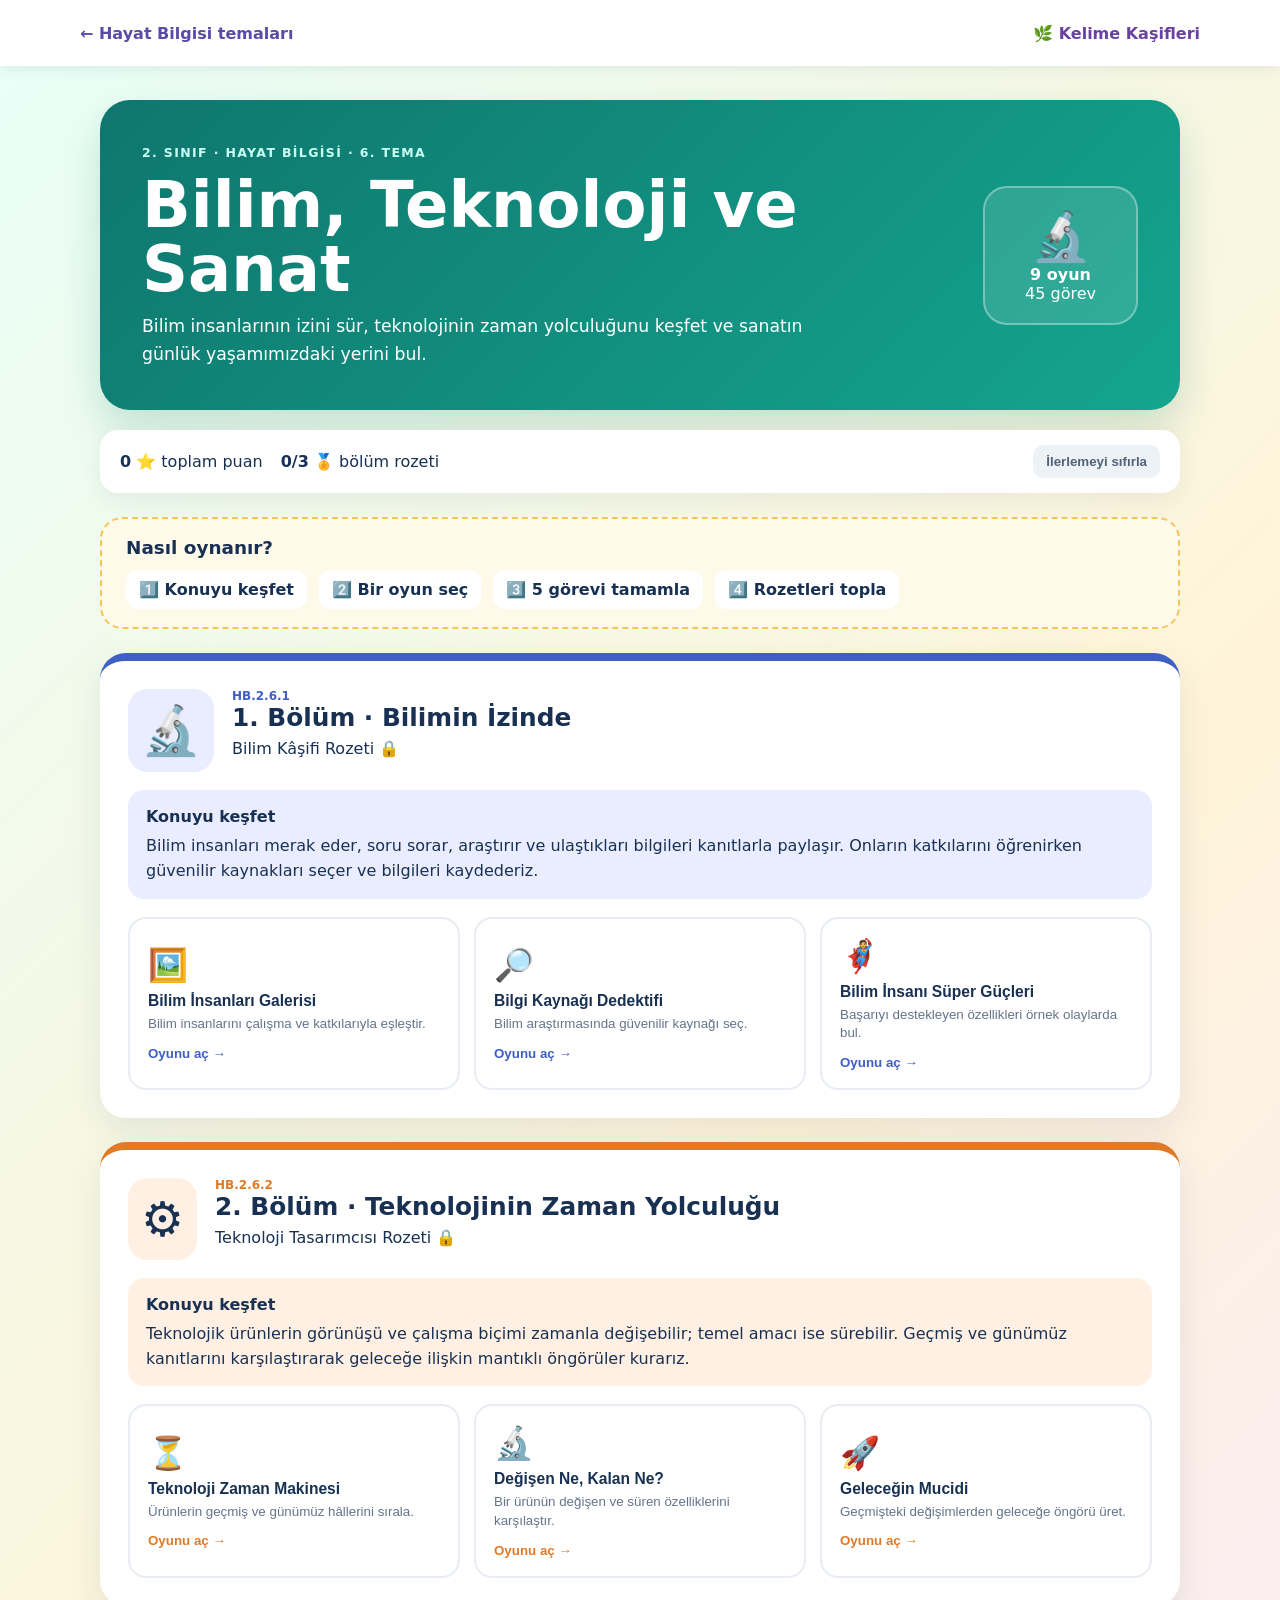
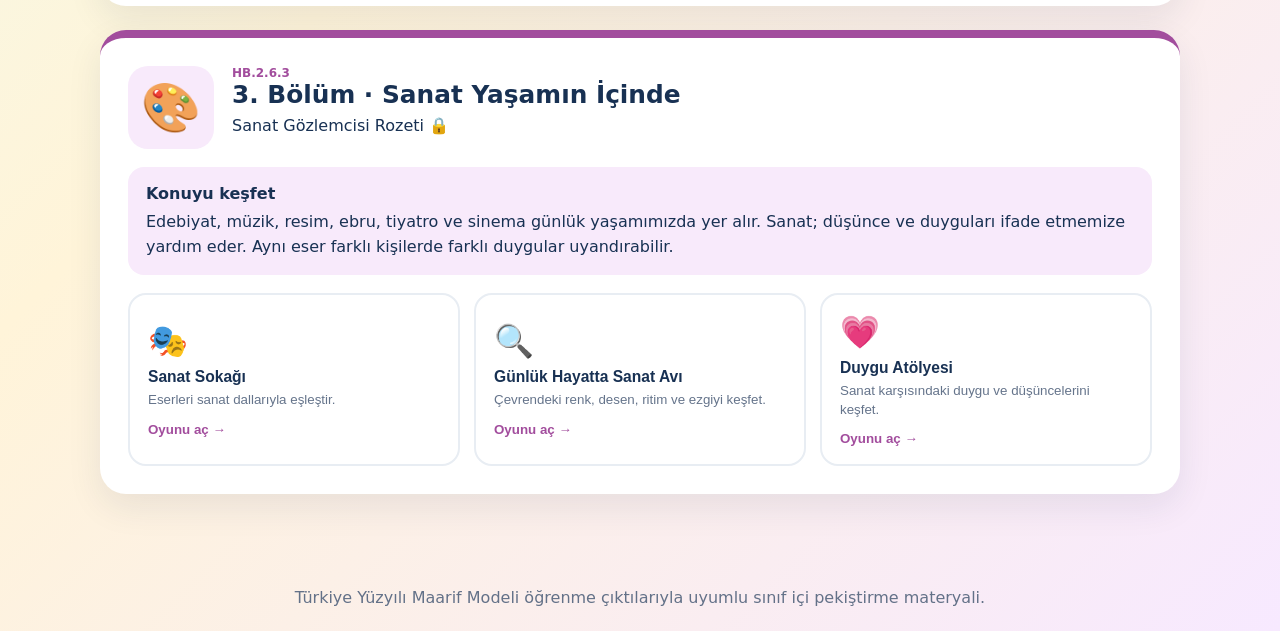
==== index.html @ dacd8d05 "Bilim Teknoloji ve Sanat oyun sitesini kur" ====
<!doctype html>
<html lang="tr">
<head>
<meta charset="utf-8"><meta name="viewport" content="width=device-width,initial-scale=1">
<meta name="theme-color" content="#0f766e"><meta http-equiv="Cache-Control" content="no-cache, no-store, must-revalidate">
<title>Bilim, Teknoloji ve Sanat | Kelime Kaşifleri</title>
<link rel="stylesheet" href="styles.css?v=1">
</head>
<body>
<header class="top"><a class="home" href="https://dilaleylak-svg.github.io/hayat-bilgisi/">← Hayat Bilgisi temaları</a><div class="brand">🌿 Kelime Kaşifleri</div></header>
<main>
<section class="hero">
<div><span class="eyebrow">2. SINIF · HAYAT BİLGİSİ · 6. TEMA</span><h1>Bilim, Teknoloji ve Sanat</h1><p>Bilim insanlarının izini sür, teknolojinin zaman yolculuğunu keşfet ve sanatın günlük yaşamımızdaki yerini bul.</p></div>
<div class="hero-badge">🔬<b>9 oyun</b><span>45 görev</span></div>
</section>
<section class="progress"><div><b id="stars">0</b> ⭐ toplam puan</div><div><b id="badges">0/4</b> 🏅 bölüm rozeti</div><button id="reset" type="button">İlerlemeyi sıfırla</button></section>
<section class="how"><h2>Nasıl oynanır?</h2><div class="steps"><span>1️⃣ Konuyu keşfet</span><span>2️⃣ Bir oyun seç</span><span>3️⃣ 5 görevi tamamla</span><span>4️⃣ Rozetleri topla</span></div></section>
<section id="worlds" class="worlds"></section>
</main>
<div id="modal" class="modal" hidden><div class="gamebox">
<button id="close" class="close" aria-label="Oyunu kapat">✕</button>
<div id="gameHead"></div><div class="meter"><i id="bar"></i></div>
<div id="question"></div><div id="answers" class="answers"></div><div id="feedback" class="feedback" aria-live="polite"></div>
<button id="next" class="next" hidden>Sonraki görev →</button>
</div></div>
<footer>Türkiye Yüzyılı Maarif Modeli öğrenme çıktılarıyla uyumlu sınıf içi pekiştirme materyali.</footer>
<script src="app.js?v=1"></script>
</body></html>
---- styles.css ----
:root{--ink:#183153;--teal:#5b4aa7;--mint:#efeaff;--gold:#f5b942;--paper:#fffdf7;--red:#e85d75}*{box-sizing:border-box}body{margin:0;font-family:Nunito,system-ui,-apple-system,"Segoe UI",sans-serif;color:var(--ink);background:linear-gradient(135deg,#e8fff8,#fff4d9 55%,#f7e9ff);min-height:100vh}.top{height:66px;background:#fff;display:flex;align-items:center;justify-content:space-between;padding:0 max(20px,calc((100% - 1120px)/2));box-shadow:0 2px 14px #163a5f18;position:sticky;top:0;z-index:5}.home{color:var(--teal);font-weight:900;text-decoration:none}.brand{font-weight:900;color:#6842a0}main{max-width:1120px;margin:auto;padding:34px 20px 70px}.hero{display:flex;align-items:center;justify-content:space-between;gap:30px;background:linear-gradient(135deg,#0f766e,#14a58f);color:white;border-radius:30px;padding:42px;box-shadow:0 18px 40px #0f766e33}.eyebrow{font-size:.78rem;font-weight:900;letter-spacing:.11em;color:#c9fff2}.hero h1{font-size:clamp(2rem,5vw,4rem);line-height:1;margin:12px 0}.hero p{max-width:700px;font-size:1.08rem;line-height:1.6;margin:0}.hero-badge{background:#ffffff20;border:2px solid #ffffff55;border-radius:24px;min-width:155px;padding:20px;text-align:center;font-size:3rem}.hero-badge b,.hero-badge span{display:block;font-size:1rem}.progress{margin:20px 0;display:flex;gap:18px;align-items:center;flex-wrap:wrap;background:white;border-radius:18px;padding:15px 20px;box-shadow:0 8px 25px #18315312}.progress div{font-size:1rem}.progress button{margin-left:auto;border:0;background:#edf2f7;color:#526277;border-radius:10px;padding:9px 13px;font-weight:700;cursor:pointer}.how{background:#fff9e9;border:2px dashed #f4c557;border-radius:22px;padding:18px 24px;margin:24px 0}.how h2{margin:0 0 12px;font-size:1.15rem}.steps{display:flex;gap:12px;flex-wrap:wrap}.steps span{background:white;border-radius:12px;padding:10px 13px;font-weight:800}.worlds{display:grid;gap:24px}.world{background:white;border-radius:26px;padding:28px;box-shadow:0 13px 35px #18315316;border-top:8px solid var(--c)}.world-head{display:flex;gap:18px;align-items:flex-start}.world-icon{font-size:3rem;background:var(--soft);border-radius:20px;padding:13px}.world h2{margin:0 0 7px;font-size:1.55rem}.code{font-size:.75rem;color:var(--c);font-weight:900}.intro{background:var(--soft);border-radius:16px;padding:15px 18px;margin:18px 0;line-height:1.55}.intro b{display:block;margin-bottom:4px}.cards{display:grid;grid-template-columns:repeat(3,1fr);gap:14px}.card{border:2px solid #e8edf3;background:#fff;border-radius:18px;padding:18px;text-align:left;cursor:pointer;transition:.2s;color:var(--ink)}.card:hover{transform:translateY(-3px);border-color:var(--c);box-shadow:0 9px 20px #18315315}.card .emoji{font-size:2rem}.card h3{margin:8px 0 5px}.card p{margin:0;color:#65748b;line-height:1.4}.card strong{display:block;color:var(--c);margin-top:12px}.modal{position:fixed;inset:0;background:#10243bd9;z-index:20;display:grid;place-items:center;padding:18px}.modal[hidden]{display:none}.gamebox{background:var(--paper);border-radius:28px;width:min(680px,100%);min-height:470px;padding:30px;position:relative;box-shadow:0 25px 80px #0008}.close{position:absolute;right:18px;top:16px;border:0;background:#edf2f7;width:38px;height:38px;border-radius:50%;font-size:1rem;cursor:pointer}.game-title{font-size:1.35rem;font-weight:950;margin-right:40px}.game-meta{color:#6b7890;margin-top:4px}.meter{height:10px;background:#e8edf3;border-radius:9px;margin:18px 0;overflow:hidden}.meter i{display:block;height:100%;width:0;background:linear-gradient(90deg,#16a085,#f5b942);transition:.3s}.qno{font-weight:900;color:var(--teal);font-size:.85rem}.prompt{font-size:1.35rem;font-weight:900;margin:10px 0}.scene{text-align:center;font-size:2.3rem;background:#f3f8fb;border-radius:16px;padding:15px;margin-bottom:15px;white-space:pre-line}.answers{display:grid;grid-template-columns:1fr 1fr;gap:11px}.answer{border:2px solid #dbe4ec;background:white;border-radius:14px;padding:13px;font-size:1rem;font-weight:750;color:var(--ink);cursor:pointer}.answer:hover{border-color:#14a58f}.answer.good{background:#dcfce7;border-color:#22a45b}.answer.bad{background:#ffe4e8;border-color:#e85d75}.answer:disabled{cursor:default}.feedback{min-height:48px;margin-top:15px;font-weight:800}.next{display:block;margin-left:auto;border:0;border-radius:13px;background:var(--teal);color:#fff;padding:12px 18px;font-weight:900;cursor:pointer}.result{text-align:center;padding:25px 5px}.result .cup{font-size:5rem}.result h2{font-size:2rem;margin:10px}.result p{font-size:1.1rem}.play-again{border:0;border-radius:13px;background:var(--teal);color:white;padding:13px 20px;font-weight:900;cursor:pointer}footer{text-align:center;padding:24px;color:#637188}@media(max-width:760px){.hero{padding:28px;align-items:flex-start}.hero-badge{display:none}.cards{grid-template-columns:1fr}.world{padding:20px}.answers{grid-template-columns:1fr}.progress button{margin-left:0}.gamebox{padding:24px 18px}.top{padding:0 15px}}
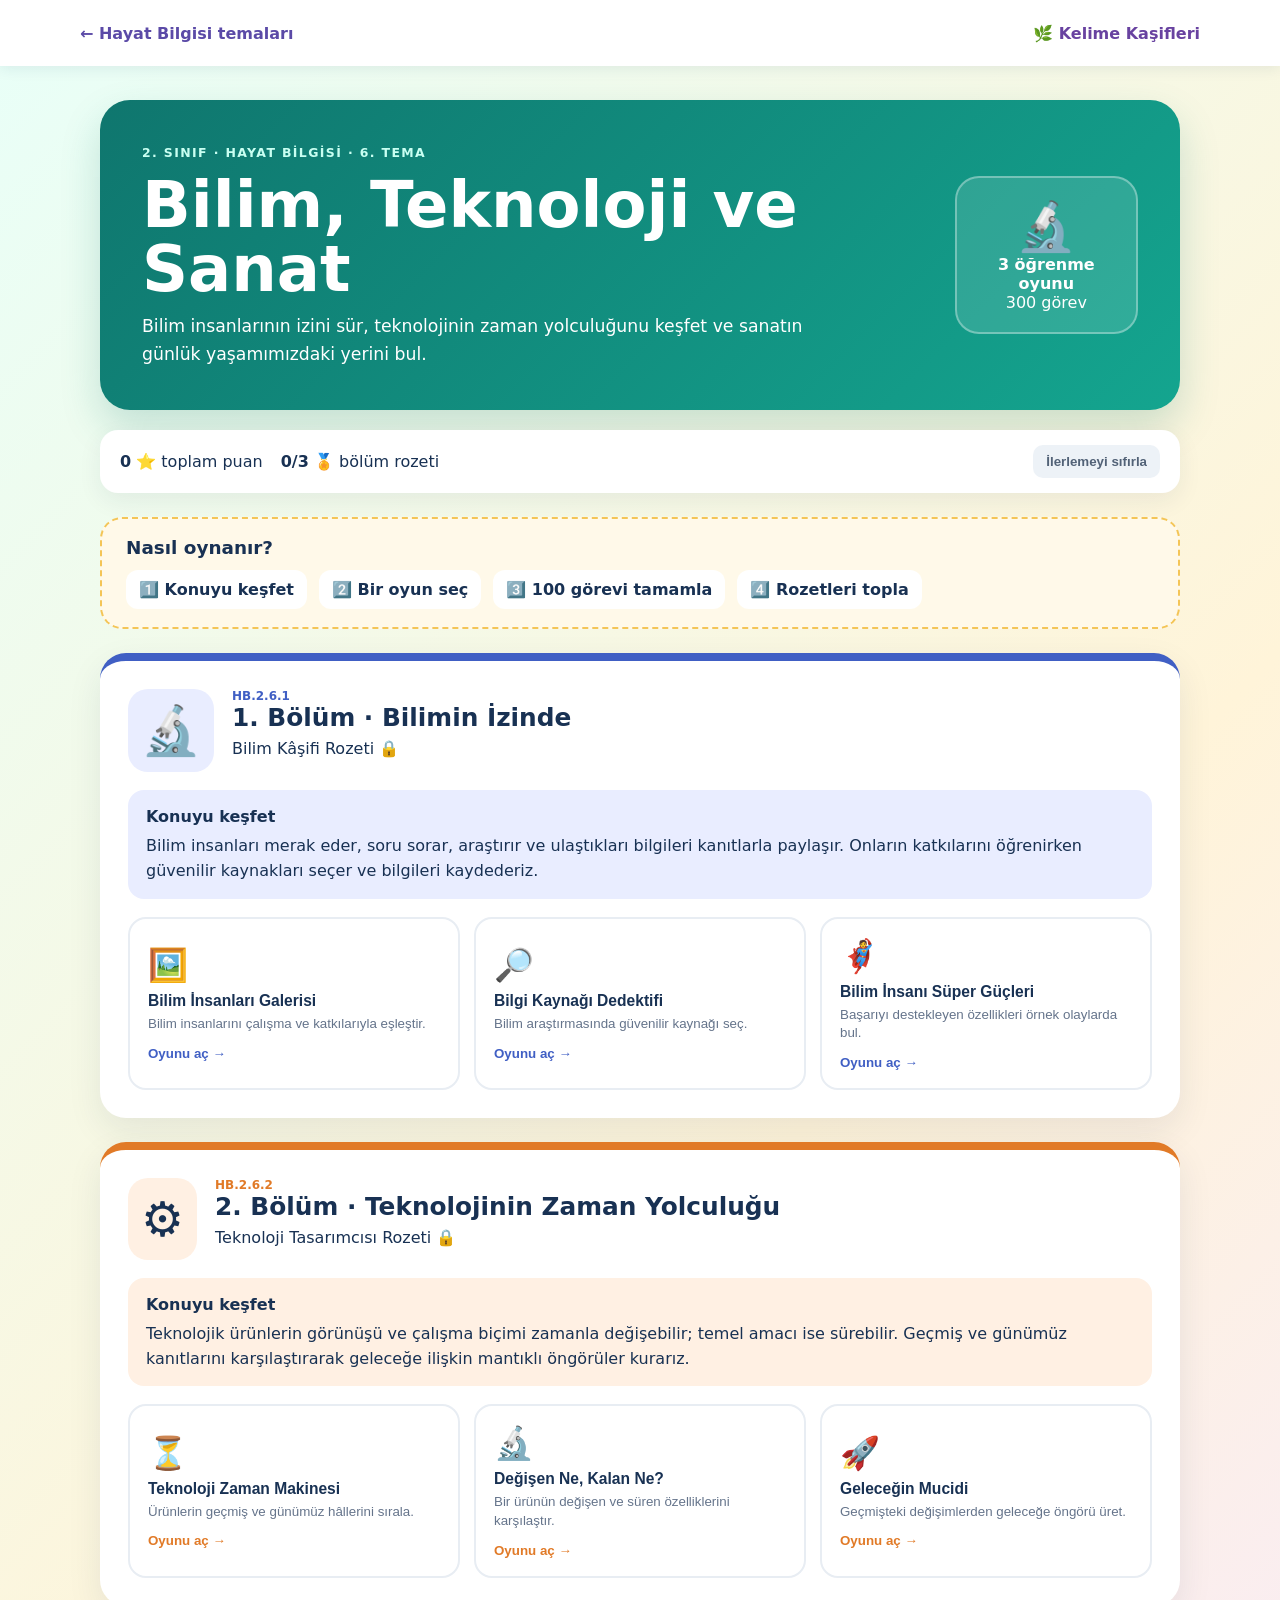
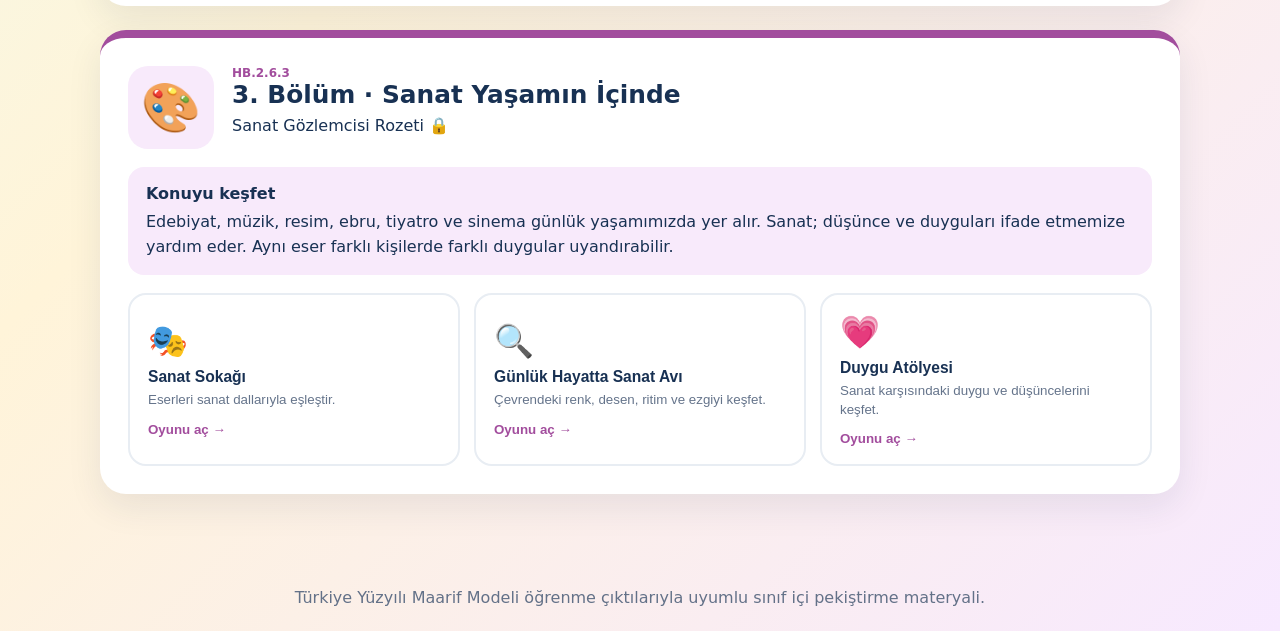
==== commit 4c16e1ee: "Tema oyun ve görev sayılarını güncelle" ====
--- a/index.html
+++ b/index.html
@@ -11,10 +11,10 @@
 <main>
 <section class="hero">
 <div><span class="eyebrow">2. SINIF · HAYAT BİLGİSİ · 6. TEMA</span><h1>Bilim, Teknoloji ve Sanat</h1><p>Bilim insanlarının izini sür, teknolojinin zaman yolculuğunu keşfet ve sanatın günlük yaşamımızdaki yerini bul.</p></div>
-<div class="hero-badge">🔬<b>9 oyun</b><span>45 görev</span></div>
+<div class="hero-badge">🔬<b>3 öğrenme oyunu</b><span>300 görev</span></div>
 </section>
-<section class="progress"><div><b id="stars">0</b> ⭐ toplam puan</div><div><b id="badges">0/4</b> 🏅 bölüm rozeti</div><button id="reset" type="button">İlerlemeyi sıfırla</button></section>
-<section class="how"><h2>Nasıl oynanır?</h2><div class="steps"><span>1️⃣ Konuyu keşfet</span><span>2️⃣ Bir oyun seç</span><span>3️⃣ 5 görevi tamamla</span><span>4️⃣ Rozetleri topla</span></div></section>
+<section class="progress"><div><b id="stars">0</b> ⭐ toplam puan</div><div><b id="badges">0/3</b> 🏅 bölüm rozeti</div><button id="reset" type="button">İlerlemeyi sıfırla</button></section>
+<section class="how"><h2>Nasıl oynanır?</h2><div class="steps"><span>1️⃣ Konuyu keşfet</span><span>2️⃣ Bir oyun seç</span><span>3️⃣ 100 görevi tamamla</span><span>4️⃣ Rozetleri topla</span></div></section>
 <section id="worlds" class="worlds"></section>
 </main>
 <div id="modal" class="modal" hidden><div class="gamebox">
@@ -24,5 +24,5 @@
 <button id="next" class="next" hidden>Sonraki görev →</button>
 </div></div>
 <footer>Türkiye Yüzyılı Maarif Modeli öğrenme çıktılarıyla uyumlu sınıf içi pekiştirme materyali.</footer>
-<script src="app.js?v=1"></script>
+<script src="app.js?v=100"></script>
 </body></html>
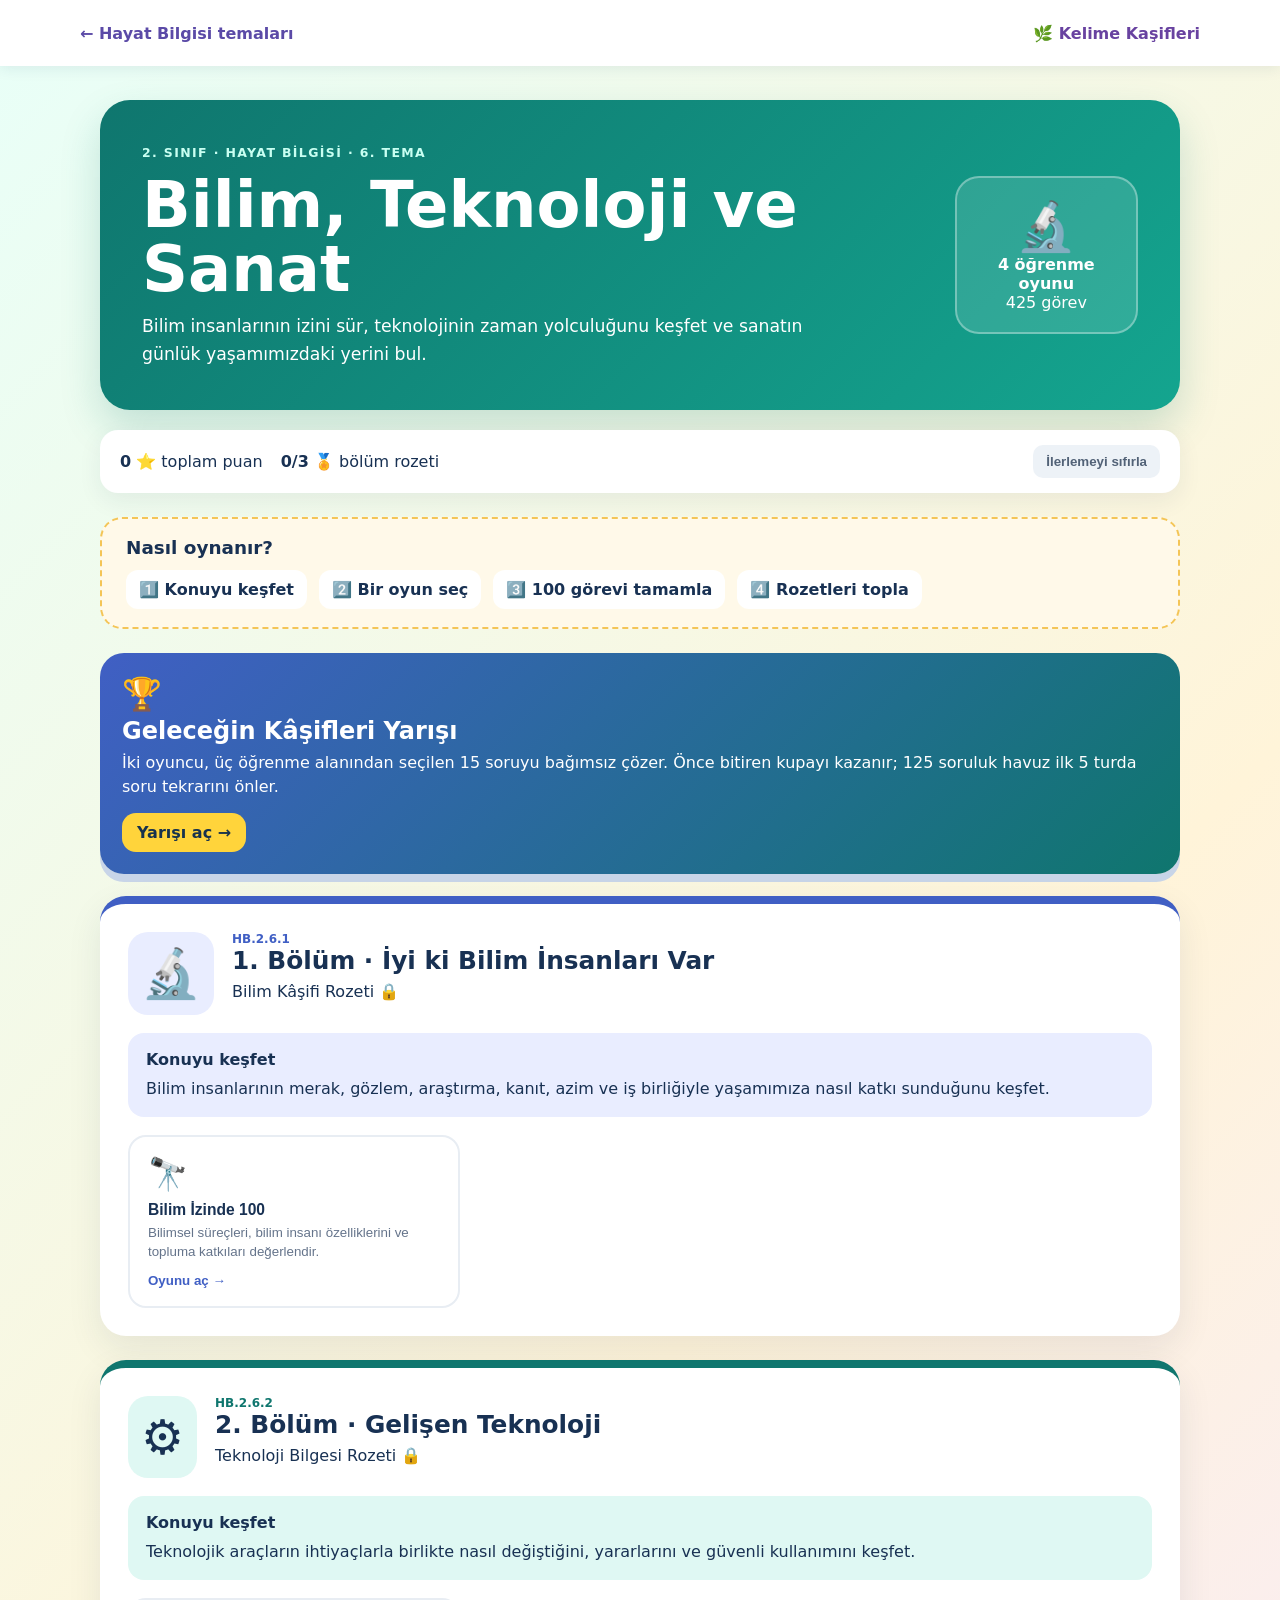
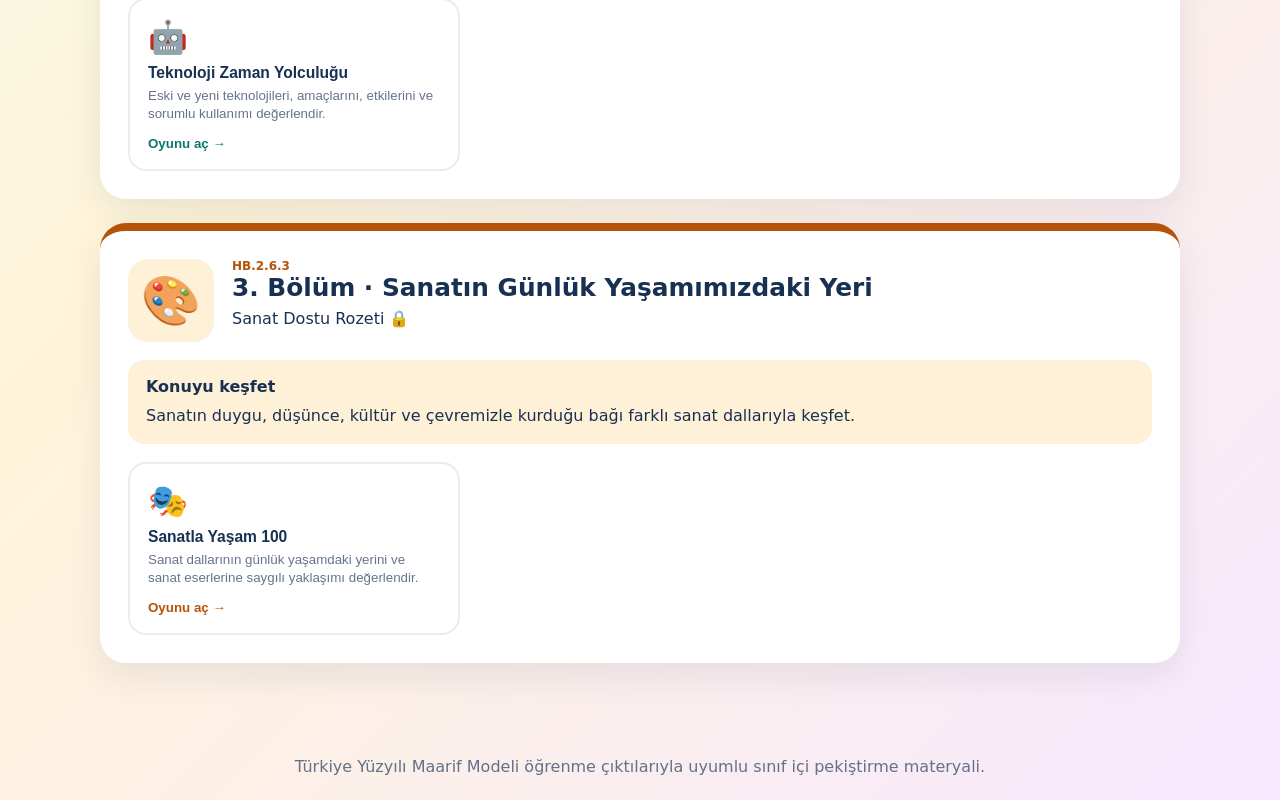
==== commit 4785117a: "Tema ana sayfasına yarışma bağlantısı ekle" ====
--- a/index.html
+++ b/index.html
@@ -11,10 +11,16 @@
 <main>
 <section class="hero">
 <div><span class="eyebrow">2. SINIF · HAYAT BİLGİSİ · 6. TEMA</span><h1>Bilim, Teknoloji ve Sanat</h1><p>Bilim insanlarının izini sür, teknolojinin zaman yolculuğunu keşfet ve sanatın günlük yaşamımızdaki yerini bul.</p></div>
-<div class="hero-badge">🔬<b>3 öğrenme oyunu</b><span>300 görev</span></div>
+<div class="hero-badge">🔬<b>4 öğrenme oyunu</b><span>425 görev</span></div>
 </section>
 <section class="progress"><div><b id="stars">0</b> ⭐ toplam puan</div><div><b id="badges">0/3</b> 🏅 bölüm rozeti</div><button id="reset" type="button">İlerlemeyi sıfırla</button></section>
 <section class="how"><h2>Nasıl oynanır?</h2><div class="steps"><span>1️⃣ Konuyu keşfet</span><span>2️⃣ Bir oyun seç</span><span>3️⃣ 100 görevi tamamla</span><span>4️⃣ Rozetleri topla</span></div></section>
+<section style="margin:22px 0;background:linear-gradient(135deg,#405fc4,#0f766e);border-radius:24px;padding:22px;color:#fff;box-shadow:0 8px 0 #c8d5e8">
+<a href="bilim-teknoloji-sanat-yarisi.html?v=1" style="display:block;color:#fff;text-decoration:none">
+<div style="font-size:2rem">🏆</div><h2 style="margin:4px 0">Geleceğin Kâşifleri Yarışı</h2>
+<p style="margin:6px 0 14px;line-height:1.5">İki oyuncu, üç öğrenme alanından seçilen 15 soruyu bağımsız çözer. Önce bitiren kupayı kazanır; 125 soruluk havuz ilk 5 turda soru tekrarını önler.</p>
+<strong style="display:inline-block;background:#ffd43b;color:#17324d;padding:10px 15px;border-radius:14px">Yarışı aç →</strong>
+</a></section>
 <section id="worlds" class="worlds"></section>
 </main>
 <div id="modal" class="modal" hidden><div class="gamebox">
@@ -24,5 +30,5 @@
 <button id="next" class="next" hidden>Sonraki görev →</button>
 </div></div>
 <footer>Türkiye Yüzyılı Maarif Modeli öğrenme çıktılarıyla uyumlu sınıf içi pekiştirme materyali.</footer>
-<script src="app.js?v=100"></script>
+<script src="app.js?v=101"></script>
 </body></html>
